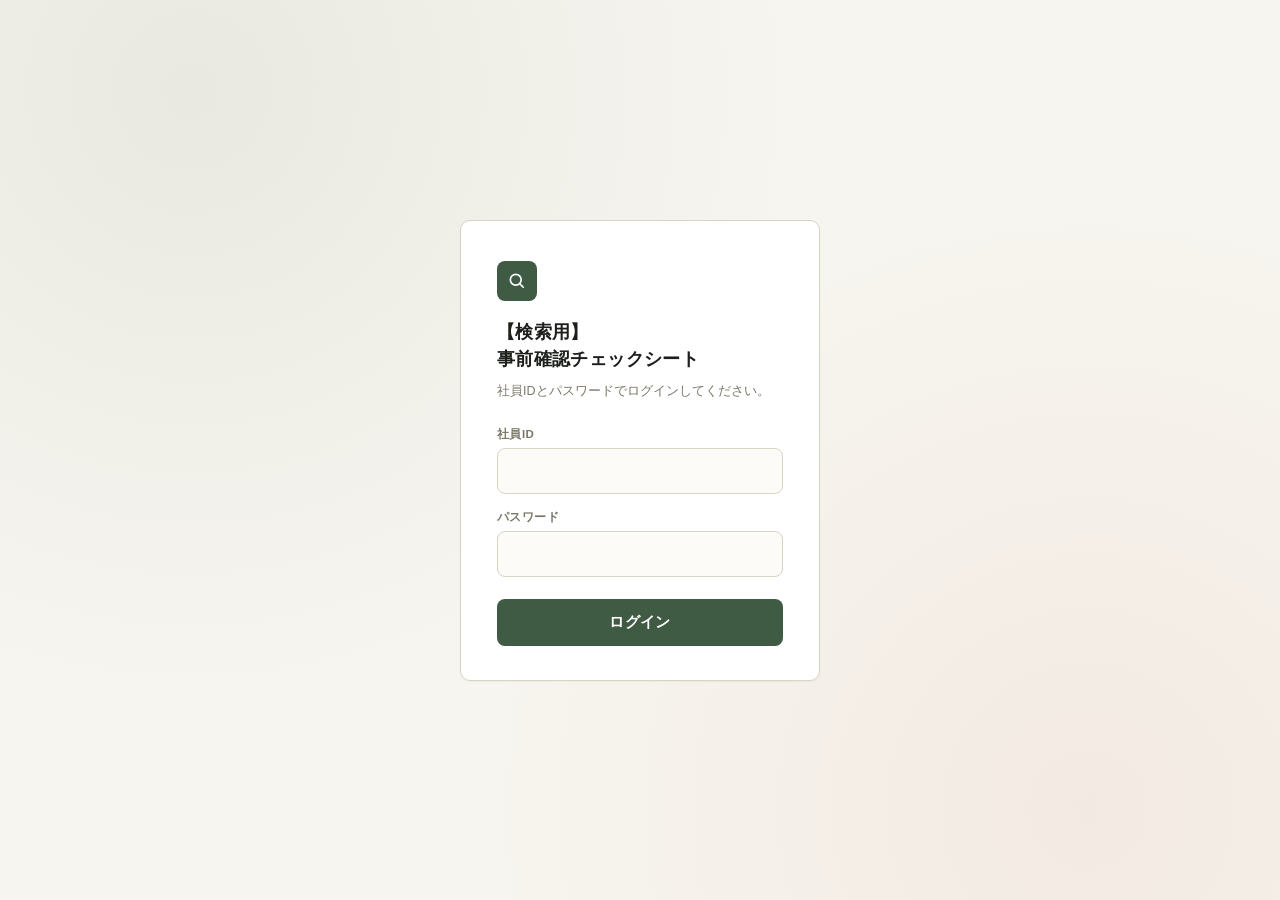
==== index.html @ d4a2fca3 "Update index.html" ====
<!DOCTYPE html>
<html lang="ja">
<head>
<meta charset="UTF-8">
<meta name="viewport" content="width=device-width, initial-scale=1.0, maximum-scale=1.0">
<title>【検索用】事前確認チェックシート</title>
<style>
  :root{
    --ink:#1c1f1a;
    --paper:#f7f5ef;
    --line:#d8d4c4;
    --moss:#3f5b44;
    --moss-deep:#2c4131;
    --clay:#b5563a;
    --muted:#7a7666;
    --card:#ffffff;
    --danger:#b5563a;
    --radius:10px;
  }
  *{box-sizing:border-box;}
  html,body{margin:0;padding:0;}
  body{
    background:var(--paper);
    color:var(--ink);
    font-family:"Hiragino Sans","Hiragino Kaku Gothic ProN","Yu Gothic",sans-serif;
    -webkit-font-smoothing:antialiased;
    min-height:100vh;
  }
  /* ---------- レイアウト共通 ---------- */
  .screen{
    display:none;
    min-height:100vh;
    flex-direction:column;
  }
  .screen.active{display:flex;}

  /* ---------- ログイン画面 ---------- */
  #loginScreen{
    justify-content:center;
    align-items:center;
    padding:24px;
    background:
      radial-gradient(circle at 15% 10%, rgba(63,91,68,0.08), transparent 45%),
      radial-gradient(circle at 85% 90%, rgba(181,86,58,0.07), transparent 45%),
      var(--paper);
  }
  .login-card{
    width:100%;
    max-width:360px;
    background:var(--card);
    border:1px solid var(--line);
    border-radius:var(--radius);
    padding:32px 26px 28px;
    box-shadow:0 1px 2px rgba(28,31,26,0.04);
  }
  .brand-mark{
    width:40px;height:40px;
    border-radius:8px;
    background:var(--moss);
    display:flex;align-items:center;justify-content:center;
    margin-bottom:18px;
  }
  .brand-mark svg{width:20px;height:20px;}
  .login-card h1{
    font-size:18px;
    font-weight:700;
    margin:0 0 8px;
    letter-spacing:0.02em;
    line-height:1.5;
  }
  .login-card .sub{
    font-size:12.5px;
    color:var(--muted);
    margin:0 0 26px;
    line-height:1.6;
  }
  .field{margin-bottom:16px;}
  .field label{
    display:block;
    font-size:11.5px;
    font-weight:600;
    color:var(--muted);
    letter-spacing:0.04em;
    margin-bottom:6px;
  }
  .field input{
    width:100%;
    padding:13px 14px;
    font-size:16px;
    border:1px solid var(--line);
    border-radius:8px;
    background:#fcfbf8;
    color:var(--ink);
    outline:none;
    transition:border-color .15s;
  }
  .field input:focus{border-color:var(--moss);background:#fff;}
  .btn-primary{
    width:100%;
    padding:14px;
    font-size:15px;
    font-weight:700;
    letter-spacing:0.03em;
    color:#fff;
    background:var(--moss);
    border:none;
    border-radius:8px;
    cursor:pointer;
    margin-top:6px;
    transition:background .15s, transform .1s;
  }
  .btn-primary:active{transform:scale(0.98);}
  .btn-primary:disabled{background:#a9a397;cursor:default;}
  .login-error{
    display:none;
    background:#fbeae5;
    color:var(--danger);
    font-size:12.5px;
    padding:10px 12px;
    border-radius:7px;
    margin-bottom:16px;
    line-height:1.5;
  }
  .login-error.show{display:block;}

  /* ---------- 検索画面ヘッダー ---------- */
  .app-header{
    position:sticky;top:0;z-index:10;
    background:var(--moss-deep);
    color:#fff;
    padding:12px 14px;
    display:flex;
    align-items:center;
    justify-content:space-between;
    gap:8px;
  }
  .app-header .title-group{
    display:flex;
    align-items:center;
    gap:8px;
    min-width:0;
  }
  .app-header .brand-mark{flex-shrink:0;}
  .app-header .title-text{min-width:0;}
  .app-header h2{
    font-size:13px;
    font-weight:700;
    margin:0;
    letter-spacing:0.01em;
    line-height:1.4;
    overflow:hidden;
    text-overflow:ellipsis;
    white-space:nowrap;
  }
  .app-header .staff-name{
    font-size:11px;
    opacity:0.75;
    margin-top:1px;
  }
  .logout-btn{
    background:rgba(255,255,255,0.12);
    border:none;
    color:#fff;
    font-size:12px;
    padding:7px 10px;
    border-radius:6px;
    cursor:pointer;
    flex-shrink:0;
    white-space:nowrap;
  }

  /* ---------- 検索フォームエリア ---------- */
  .search-panel{
    background:var(--card);
    border-bottom:1px solid var(--line);
    padding:14px 16px 16px;
  }
  .keyword-row{
    margin-bottom:10px;
  }
  .keyword-row input{
    width:100%;
    padding:12px 14px;
    font-size:15px;
    border:1px solid var(--line);
    border-radius:8px;
    outline:none;
    background:#fcfbf8;
  }
  .keyword-row input:focus{border-color:var(--moss);background:#fff;}
  .filters{
    display:grid;
    grid-template-columns:1fr 1fr;
    gap:10px;
    padding-top:10px;
    border-top:1px solid var(--line);
    margin-top:10px;
  }
  .filter-field{display:flex;flex-direction:column;gap:5px;}
  .filter-field.span2{grid-column:1/3;}
  .filter-field label{
    font-size:11px;
    color:var(--muted);
    font-weight:600;
  }
  .filter-field select,
  .filter-field input[type="date"]{
    padding:10px 10px;
    font-size:14px;
    border:1px solid var(--line);
    border-radius:7px;
    background:#fcfbf8;
    color:var(--ink);
  }
  .date-range{display:flex;align-items:center;gap:6px;flex-wrap:wrap;}
  .date-range input[type="date"]{
    flex:1 1 0;
    min-width:0;
  }
  .date-range span{font-size:12px;color:var(--muted);flex-shrink:0;}
  .filter-actions{
    grid-column:1/3;
    display:flex;
    gap:8px;
    margin-top:4px;
  }
  .btn-search{
    flex:1;
    padding:12px;
    background:var(--moss);
    color:#fff;
    border:none;
    border-radius:8px;
    font-size:14px;
    font-weight:700;
    cursor:pointer;
  }
  .btn-clear{
    padding:12px 16px;
    background:#fff;
    color:var(--muted);
    border:1px solid var(--line);
    border-radius:8px;
    font-size:13px;
    cursor:pointer;
  }

  /* ---------- 結果リスト ---------- */
  .result-meta{
    padding:12px 16px 6px;
    font-size:12px;
    color:var(--muted);
  }
  .result-list{
    flex:1;
    padding:6px 12px 24px;
    display:flex;
    flex-direction:column;
    gap:8px;
  }
  .result-card{
    background:var(--card);
    border:1px solid var(--line);
    border-radius:9px;
    padding:14px 15px;
  }
  .result-card .store{
    font-size:18px;
    font-weight:800;
    color:var(--moss-deep);
    margin-bottom:8px;
    padding-bottom:8px;
    border-bottom:2px solid var(--moss);
  }
  .result-card .info-row{
    display:flex;
    padding:5px 0;
    font-size:13px;
    gap:10px;
  }
  .result-card .info-row .k{
    width:38%;
    flex-shrink:0;
    color:var(--muted);
    font-size:12px;
    padding-top:1px;
  }
  .result-card .info-row .v{
    flex:1;
    color:var(--ink);
    line-height:1.6;
    white-space:pre-wrap;
    word-break:break-word;
  }
  .result-card .info-row.claim .v{
    color:var(--danger);
    font-weight:600;
  }
  .result-card .info-row.empty .v{
    color:#b8b4a6;
  }
  .empty-state{
    text-align:center;
    padding:60px 24px;
    color:var(--muted);
  }
  .empty-state .icon{font-size:34px;margin-bottom:10px;opacity:0.5;}
  .empty-state p{font-size:13.5px;line-height:1.7;margin:0;}
  .loading-state{
    text-align:center;
    padding:50px 24px;
    color:var(--muted);
    font-size:13px;
  }
  .spinner{
    width:22px;height:22px;
    border:2.5px solid var(--line);
    border-top-color:var(--moss);
    border-radius:50%;
    margin:0 auto 12px;
    animation:spin .7s linear infinite;
  }
  @keyframes spin{to{transform:rotate(360deg);}}

  @media (min-width:520px){
    .login-card{padding:40px 36px 34px;}
  }
</style>
</head>
<body>

<!-- ============ ログイン画面 ============ -->
<div id="loginScreen" class="screen active">
  <div class="login-card">
    <div class="brand-mark">
      <svg viewBox="0 0 24 24" fill="none" xmlns="http://www.w3.org/2000/svg">
        <circle cx="10.5" cy="10.5" r="6.5" stroke="white" stroke-width="2"/>
        <path d="M19.5 19.5L15.2 15.2" stroke="white" stroke-width="2" stroke-linecap="round"/>
      </svg>
    </div>
    <h1>【検索用】<br>事前確認チェックシート</h1>
    <p class="sub">社員IDとパスワードでログインしてください。</p>

    <div id="loginError" class="login-error"></div>

    <form id="loginForm">
      <div class="field">
        <label for="staffId">社員ID</label>
        <input type="text" id="staffId" autocomplete="username" inputmode="text" required>
      </div>
      <div class="field">
        <label for="staffPw">パスワード</label>
        <input type="password" id="staffPw" autocomplete="current-password" required>
      </div>
      <button type="submit" class="btn-primary" id="loginBtn">ログイン</button>
    </form>
  </div>
</div>

<!-- ============ 検索画面 ============ -->
<div id="searchScreen" class="screen">
  <div class="app-header">
    <div class="title-group">
      <div class="brand-mark" style="width:30px;height:30px;">
        <svg viewBox="0 0 24 24" fill="none" xmlns="http://www.w3.org/2000/svg" style="width:16px;height:16px;">
          <circle cx="10.5" cy="10.5" r="6.5" stroke="white" stroke-width="2"/>
          <path d="M19.5 19.5L15.2 15.2" stroke="white" stroke-width="2" stroke-linecap="round"/>
        </svg>
      </div>
      <div class="title-text">
        <h2>【検索用】事前確認チェックシート</h2>
        <div class="staff-name" id="staffNameLabel"></div>
      </div>
    </div>
    <button class="logout-btn" id="logoutBtn">ログアウト</button>
  </div>

  <div class="search-panel">
    <div class="keyword-row">
      <input type="text" id="keywordInput" placeholder="フリーワード検索（交渉内容・メモなど）">
    </div>

    <div class="filters" id="filtersPanel">
      <div class="filter-field">
        <label>店舗名</label>
        <select id="filterStore"><option value="">すべて</option></select>
      </div>
      <div class="filter-field">
        <label>店長名</label>
        <select id="filterManager"><option value="">すべて</option></select>
      </div>
      <div class="filter-field">
        <label>スーパー店長名</label>
        <select id="filterSuperManager"><option value="">すべて</option></select>
      </div>
      <div class="filter-field">
        <label>開催日</label>
        <div class="date-range">
          <input type="date" id="filterDateFrom">
          <span>〜</span>
          <input type="date" id="filterDateTo">
        </div>
      </div>
      <div class="filter-actions">
        <button class="btn-search" id="execSearchBtn">検索</button>
        <button class="btn-clear" id="clearFiltersBtn">クリア</button>
      </div>
    </div>
  </div>

  <div class="result-meta" id="resultMeta"></div>
  <div class="result-list" id="resultList"></div>
</div>

<script>
/* =========================================================
   設定：ここにGASのウェブアプリURLを貼り付けてください
   ========================================================= */
const GAS_API_URL = 'https://script.google.com/macros/s/AKfycbwZqydB_UR6Rv7UFGIJ-cvVACknVJ4XVwwwVIgKkufjwHpxJXHR20a22BVMOyCXHHigKg/exec';

/* ---------------- 状態管理 ---------------- */
let state = {
  token: localStorage.getItem('eventSearchToken') || null,
  staffName: localStorage.getItem('eventSearchStaffName') || '',
  results: []
};

const $ = (id) => document.getElementById(id);

/* ---------------- 初期化 ---------------- */
window.addEventListener('DOMContentLoaded', () => {
  if (state.token) {
    showSearchScreen();
  }
});

/* ---------------- API呼び出し共通 ---------------- */
async function callApi(payload) {
  const res = await fetch(GAS_API_URL, {
    method: 'POST',
    body: JSON.stringify(payload)
  });
  const data = await res.json();
  if (data.sessionExpired) {
    alert('セッションの有効期限が切れました。再度ログインしてください。');
    doLogout();
    throw new Error('session expired');
  }
  return data;
}

/* ---------------- ログイン ---------------- */
$('loginForm').addEventListener('submit', async (e) => {
  e.preventDefault();
  const staffId = $('staffId').value.trim();
  const password = $('staffPw').value;
  const errBox = $('loginError');
  const btn = $('loginBtn');

  errBox.classList.remove('show');
  btn.disabled = true;
  btn.textContent = 'ログイン中...';

  try {
    const data = await callApi({ action: 'login', staffId, password });
    if (data.success) {
      state.token = data.token;
      state.staffName = data.staffName || '';
      localStorage.setItem('eventSearchToken', state.token);
      localStorage.setItem('eventSearchStaffName', state.staffName);
      showSearchScreen();
    } else {
      errBox.textContent = data.message || 'ログインに失敗しました。';
      errBox.classList.add('show');
    }
  } catch (err) {
    errBox.textContent = '通信エラーが発生しました。時間をおいて再度お試しください。';
    errBox.classList.add('show');
  } finally {
    btn.disabled = false;
    btn.textContent = 'ログイン';
  }
});

function doLogout() {
  state.token = null;
  localStorage.removeItem('eventSearchToken');
  localStorage.removeItem('eventSearchStaffName');
  $('searchScreen').classList.remove('active');
  $('loginScreen').classList.add('active');
  $('staffId').value = '';
  $('staffPw').value = '';
}
$('logoutBtn').addEventListener('click', doLogout);

/* ---------------- 検索画面表示 ---------------- */
async function showSearchScreen() {
  $('loginScreen').classList.remove('active');
  $('searchScreen').classList.add('active');
  $('staffNameLabel').textContent = state.staffName ? state.staffName + ' さん' : '';
  await loadOptions();
  await doSearch();
}

/* ---------------- 選択肢ロード ---------------- */
async function loadOptions() {
  try {
    const data = await callApi({ action: 'getOptions', token: state.token });
    if (data.success) {
      fillSelect('filterStore', data.options.store);
      fillSelect('filterManager', data.options.manager);
      fillSelect('filterSuperManager', data.options.superManager);
    }
  } catch (err) {
    // 選択肢取得失敗時もフリーワード検索は使えるよう続行
  }
}
function fillSelect(id, values) {
  const sel = $(id);
  values.forEach(v => {
    const opt = document.createElement('option');
    opt.value = v;
    opt.textContent = v;
    sel.appendChild(opt);
  });
}

/* ---------------- クリア ---------------- */
$('clearFiltersBtn').addEventListener('click', () => {
  $('filterStore').value = '';
  $('filterManager').value = '';
  $('filterSuperManager').value = '';
  $('filterDateFrom').value = '';
  $('filterDateTo').value = '';
  $('keywordInput').value = '';
  doSearch();
});
$('execSearchBtn').addEventListener('click', doSearch);

/* キーワード入力はEnterで検索 */
$('keywordInput').addEventListener('keydown', (e) => {
  if (e.key === 'Enter') doSearch();
});

/* ---------------- 検索実行 ---------------- */
let searchSeq = 0;
async function doSearch() {
  const mySeq = ++searchSeq;
  const listEl = $('resultList');
  const metaEl = $('resultMeta');

  listEl.innerHTML = `<div class="loading-state"><div class="spinner"></div>検索しています...</div>`;
  metaEl.textContent = '';

  const filters = {
    store: $('filterStore').value,
    manager: $('filterManager').value,
    superManager: $('filterSuperManager').value,
    dateFrom: $('filterDateFrom').value,
    dateTo: $('filterDateTo').value
  };
  const keyword = $('keywordInput').value.trim();

  try {
    const data = await callApi({ action: 'search', token: state.token, filters, keyword });
    if (mySeq !== searchSeq) return; // 古いリクエストの結果は破棄

    if (!data.success) {
      listEl.innerHTML = `<div class="empty-state"><div class="icon">⚠️</div><p>${escapeHtml(data.message || '検索に失敗しました。')}</p></div>`;
      return;
    }

    state.results = data.results;
    renderResults(data);
  } catch (err) {
    if (mySeq !== searchSeq) return;
    listEl.innerHTML = `<div class="empty-state"><div class="icon">⚠️</div><p>通信エラーが発生しました。時間をおいて再度お試しください。</p></div>`;
  }
}

/* 一覧カードに表示する項目（この並び順で表示） */
const CARD_FIELDS = [
  { key: 'レコード番号', label: 'レコード番号' },
  { key: 'スーパー店長名', label: 'スーパー店長の名前' },
  { key: '初日の対応者', label: '初日の対応者（催事責任者）' },
  { key: '過去のクレーム事案', label: '過去のクレーム事案（注意事項）', claim: true },
  { key: 'その他備考', label: 'その他備考（例：搬入時間、場所など）' }
];

function renderResults(data) {
  const listEl = $('resultList');
  const metaEl = $('resultMeta');

  if (data.results.length === 0) {
    metaEl.textContent = '';
    listEl.innerHTML = `<div class="empty-state"><div class="icon">🔍</div><p>該当する記録が見つかりませんでした。<br>条件を変えて再度検索してください。</p></div>`;
    return;
  }

  let metaText = `${data.count}件 ヒット`;
  if (data.truncated) metaText += `（上位200件を表示中。絞り込みで対象を減らしてください）`;
  metaEl.textContent = metaText;

  listEl.innerHTML = data.results.map((item) => {
    const rows = CARD_FIELDS.map(f => {
      const raw = item[f.key];
      const hasValue = raw !== undefined && raw !== null && String(raw).trim() !== '';
      const cls = f.claim && hasValue ? 'claim' : (!hasValue ? 'empty' : '');
      const valueText = hasValue ? escapeHtml(String(raw)) : 'なし';
      return `
        <div class="info-row ${cls}">
          <div class="k">${escapeHtml(f.label)}</div>
          <div class="v">${valueText}</div>
        </div>`;
    }).join('');

    return `
      <div class="result-card">
        <div class="store">${escapeHtml(item['店舗名'] || '（店舗名未記入）')}</div>
        ${rows}
      </div>
    `;
  }).join('');
}

/* ---------------- ユーティリティ ---------------- */
function escapeHtml(str) {
  return String(str)
    .replace(/&/g, '&amp;')
    .replace(/</g, '&lt;')
    .replace(/>/g, '&gt;')
    .replace(/"/g, '&quot;');
}
</script>
</body>
</html>
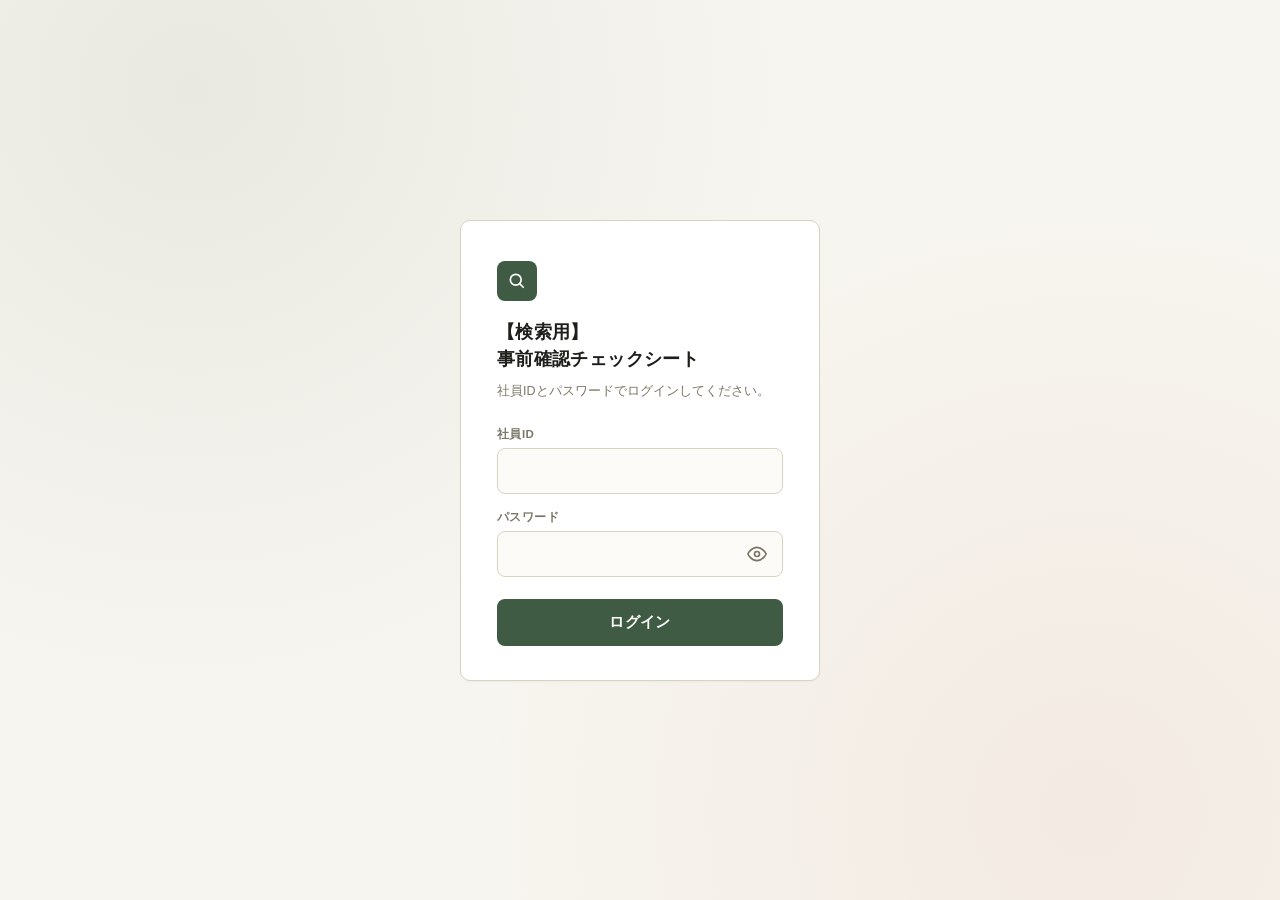
==== commit 26fcae26: "Update index.html" ====
--- a/index.html
+++ b/index.html
@@ -95,6 +95,29 @@
     transition:border-color .15s;
   }
   .field input:focus{border-color:var(--moss);background:#fff;}
+  .pw-wrap{
+    position:relative;
+    display:flex;
+    align-items:center;
+  }
+  .pw-wrap input{
+    flex:1;
+    padding-right:46px; /* ボタン分の余白 */
+  }
+  .pw-toggle{
+    position:absolute;
+    right:12px;
+    background:none;
+    border:none;
+    cursor:pointer;
+    padding:4px;
+    color:var(--muted);
+    display:flex;
+    align-items:center;
+    justify-content:center;
+    -webkit-tap-highlight-color:transparent;
+  }
+  .pw-toggle svg{width:20px;height:20px;}
   .btn-primary{
     width:100%;
     padding:14px;
@@ -176,10 +199,12 @@
     padding:14px 16px 16px;
   }
   .keyword-row{
-    margin-bottom:10px;
+    display:flex;
+    gap:8px;
   }
   .keyword-row input{
-    width:100%;
+    flex:1;
+    min-width:0;
     padding:12px 14px;
     font-size:15px;
     border:1px solid var(--line);
@@ -188,45 +213,9 @@
     background:#fcfbf8;
   }
   .keyword-row input:focus{border-color:var(--moss);background:#fff;}
-  .filters{
-    display:grid;
-    grid-template-columns:1fr 1fr;
-    gap:10px;
-    padding-top:10px;
-    border-top:1px solid var(--line);
-    margin-top:10px;
-  }
-  .filter-field{display:flex;flex-direction:column;gap:5px;}
-  .filter-field.span2{grid-column:1/3;}
-  .filter-field label{
-    font-size:11px;
-    color:var(--muted);
-    font-weight:600;
-  }
-  .filter-field select,
-  .filter-field input[type="date"]{
-    padding:10px 10px;
-    font-size:14px;
-    border:1px solid var(--line);
-    border-radius:7px;
-    background:#fcfbf8;
-    color:var(--ink);
-  }
-  .date-range{display:flex;align-items:center;gap:6px;flex-wrap:wrap;}
-  .date-range input[type="date"]{
-    flex:1 1 0;
-    min-width:0;
-  }
-  .date-range span{font-size:12px;color:var(--muted);flex-shrink:0;}
-  .filter-actions{
-    grid-column:1/3;
-    display:flex;
-    gap:8px;
-    margin-top:4px;
-  }
   .btn-search{
-    flex:1;
-    padding:12px;
+    flex-shrink:0;
+    padding:12px 20px;
     background:var(--moss);
     color:#fff;
     border:none;
@@ -235,21 +224,57 @@
     font-weight:700;
     cursor:pointer;
   }
-  .btn-clear{
-    padding:12px 16px;
-    background:#fff;
-    color:var(--muted);
-    border:1px solid var(--line);
-    border-radius:8px;
-    font-size:13px;
-    cursor:pointer;
-  }
 
   /* ---------- 結果リスト ---------- */
   .result-meta{
     padding:12px 16px 6px;
     font-size:12px;
     color:var(--muted);
+    line-height:1.7;
+  }
+  .result-meta .count{
+    font-weight:700;
+    color:var(--ink);
+  }
+  .result-meta .order-note{
+    display:block;
+    font-size:11.5px;
+    color:var(--muted);
+  }
+  .pagination{
+    display:flex;
+    justify-content:center;
+    align-items:center;
+    gap:6px;
+    flex-wrap:wrap;
+    padding:10px 16px;
+  }
+  .pagination:empty{display:none;padding:0;}
+  .page-btn{
+    min-width:32px;
+    height:32px;
+    padding:0 8px;
+    border:1px solid var(--line);
+    background:#fff;
+    color:var(--ink);
+    border-radius:6px;
+    font-size:13px;
+    cursor:pointer;
+  }
+  .page-btn.active{
+    background:var(--moss);
+    border-color:var(--moss);
+    color:#fff;
+    font-weight:700;
+  }
+  .page-btn:disabled{
+    opacity:0.35;
+    cursor:default;
+  }
+  .page-ellipsis{
+    color:var(--muted);
+    font-size:13px;
+    padding:0 2px;
   }
   .result-list{
     flex:1;
@@ -350,7 +375,20 @@
       </div>
       <div class="field">
         <label for="staffPw">パスワード</label>
-        <input type="password" id="staffPw" autocomplete="current-password" required>
+        <div class="pw-wrap">
+          <input type="password" id="staffPw" autocomplete="current-password" required>
+          <button type="button" class="pw-toggle" id="pwToggle" aria-label="パスワードを表示">
+            <!-- 目アイコン（非表示状態） -->
+            <svg id="iconEye" viewBox="0 0 24 24" fill="none" xmlns="http://www.w3.org/2000/svg">
+              <path d="M1 12C1 12 5 4 12 4C19 4 23 12 23 12C23 12 19 20 12 20C5 20 1 12 1 12Z" stroke="currentColor" stroke-width="2" stroke-linecap="round" stroke-linejoin="round"/>
+              <circle cx="12" cy="12" r="3" stroke="currentColor" stroke-width="2"/>
+            </svg>
+            <!-- 目に斜線アイコン（表示状態） -->
+            <svg id="iconEyeOff" viewBox="0 0 24 24" fill="none" xmlns="http://www.w3.org/2000/svg" style="display:none;">
+              <path d="M17.94 17.94A10.07 10.07 0 0112 20C5 20 1 12 1 12A18.45 18.45 0 015.06 5.06M9.9 4.24A9.12 9.12 0 0112 4C19 4 23 12 23 12A18.5 18.5 0 0120.38 16M3 3L21 21" stroke="currentColor" stroke-width="2" stroke-linecap="round"/>
+            </svg>
+          </button>
+        </div>
       </div>
       <button type="submit" class="btn-primary" id="loginBtn">ログイン</button>
     </form>
@@ -377,39 +415,15 @@
 
   <div class="search-panel">
     <div class="keyword-row">
-      <input type="text" id="keywordInput" placeholder="フリーワード検索（交渉内容・メモなど）">
-    </div>
-
-    <div class="filters" id="filtersPanel">
-      <div class="filter-field">
-        <label>店舗名</label>
-        <select id="filterStore"><option value="">すべて</option></select>
-      </div>
-      <div class="filter-field">
-        <label>店長名</label>
-        <select id="filterManager"><option value="">すべて</option></select>
-      </div>
-      <div class="filter-field">
-        <label>スーパー店長名</label>
-        <select id="filterSuperManager"><option value="">すべて</option></select>
-      </div>
-      <div class="filter-field">
-        <label>開催日</label>
-        <div class="date-range">
-          <input type="date" id="filterDateFrom">
-          <span>〜</span>
-          <input type="date" id="filterDateTo">
-        </div>
-      </div>
-      <div class="filter-actions">
-        <button class="btn-search" id="execSearchBtn">検索</button>
-        <button class="btn-clear" id="clearFiltersBtn">クリア</button>
-      </div>
+      <input type="text" id="keywordInput" placeholder="店舗名・担当者名などで検索（スペース区切りでAND検索）">
+      <button class="btn-search" id="execSearchBtn">検索</button>
     </div>
   </div>
 
   <div class="result-meta" id="resultMeta"></div>
+  <div class="pagination" id="paginationTop"></div>
   <div class="result-list" id="resultList"></div>
+  <div class="pagination" id="paginationBottom"></div>
 </div>
 
 <script>
@@ -422,7 +436,8 @@
 let state = {
   token: localStorage.getItem('eventSearchToken') || null,
   staffName: localStorage.getItem('eventSearchStaffName') || '',
-  results: []
+  results: [],
+  currentPage: 1
 };
 
 const $ = (id) => document.getElementById(id);
@@ -482,6 +497,31 @@
   }
 });
 
+/* ---------------- パスワード表示切り替え ---------------- */
+$('pwToggle').addEventListener('click', () => {
+  const input = $('staffPw');
+  const isHidden = input.type === 'password';
+  input.type = isHidden ? 'text' : 'password';
+  $('iconEye').style.display = isHidden ? 'none' : '';
+  $('iconEyeOff').style.display = isHidden ? '' : 'none';
+});
+
+/* ---------------- キーボード表示時にPW欄が隠れないようにする ---------------- */
+// iOSのSafariではvisualViewportでキーボード高さを検知できる
+if (window.visualViewport) {
+  window.visualViewport.addEventListener('resize', () => {
+    const loginScreen = $('loginScreen');
+    if (!loginScreen.classList.contains('active')) return;
+    const viewportHeight = window.visualViewport.height;
+    const focused = document.activeElement;
+    if (!focused || (focused.id !== 'staffId' && focused.id !== 'staffPw')) return;
+    // フォーカスした要素の下端がビューポートに入るよう、少し上にスクロール
+    setTimeout(() => {
+      focused.scrollIntoView({ behavior: 'smooth', block: 'center' });
+    }, 100);
+  });
+}
+
 function doLogout() {
   state.token = null;
   localStorage.removeItem('eventSearchToken');
@@ -490,6 +530,10 @@
   $('loginScreen').classList.add('active');
   $('staffId').value = '';
   $('staffPw').value = '';
+  // パスワードを非表示状態に戻す
+  $('staffPw').type = 'password';
+  $('iconEye').style.display = '';
+  $('iconEyeOff').style.display = 'none';
 }
 $('logoutBtn').addEventListener('click', doLogout);
 
@@ -498,43 +542,10 @@
   $('loginScreen').classList.remove('active');
   $('searchScreen').classList.add('active');
   $('staffNameLabel').textContent = state.staffName ? state.staffName + ' さん' : '';
-  await loadOptions();
+  scrollSearchScreenToTop();
   await doSearch();
 }
 
-/* ---------------- 選択肢ロード ---------------- */
-async function loadOptions() {
-  try {
-    const data = await callApi({ action: 'getOptions', token: state.token });
-    if (data.success) {
-      fillSelect('filterStore', data.options.store);
-      fillSelect('filterManager', data.options.manager);
-      fillSelect('filterSuperManager', data.options.superManager);
-    }
-  } catch (err) {
-    // 選択肢取得失敗時もフリーワード検索は使えるよう続行
-  }
-}
-function fillSelect(id, values) {
-  const sel = $(id);
-  values.forEach(v => {
-    const opt = document.createElement('option');
-    opt.value = v;
-    opt.textContent = v;
-    sel.appendChild(opt);
-  });
-}
-
-/* ---------------- クリア ---------------- */
-$('clearFiltersBtn').addEventListener('click', () => {
-  $('filterStore').value = '';
-  $('filterManager').value = '';
-  $('filterSuperManager').value = '';
-  $('filterDateFrom').value = '';
-  $('filterDateTo').value = '';
-  $('keywordInput').value = '';
-  doSearch();
-});
 $('execSearchBtn').addEventListener('click', doSearch);
 
 /* キーワード入力はEnterで検索 */
@@ -550,19 +561,14 @@
   const metaEl = $('resultMeta');
 
   listEl.innerHTML = `<div class="loading-state"><div class="spinner"></div>検索しています...</div>`;
-  metaEl.textContent = '';
-
-  const filters = {
-    store: $('filterStore').value,
-    manager: $('filterManager').value,
-    superManager: $('filterSuperManager').value,
-    dateFrom: $('filterDateFrom').value,
-    dateTo: $('filterDateTo').value
-  };
+  metaEl.innerHTML = '';
+  $('paginationTop').innerHTML = '';
+  $('paginationBottom').innerHTML = '';
+
   const keyword = $('keywordInput').value.trim();
 
   try {
-    const data = await callApi({ action: 'search', token: state.token, filters, keyword });
+    const data = await callApi({ action: 'search', token: state.token, keyword });
     if (mySeq !== searchSeq) return; // 古いリクエストの結果は破棄
 
     if (!data.success) {
@@ -571,7 +577,7 @@
     }
 
     state.results = data.results;
-    renderResults(data);
+    renderResults(data, 1);
   } catch (err) {
     if (mySeq !== searchSeq) return;
     listEl.innerHTML = `<div class="empty-state"><div class="icon">⚠️</div><p>通信エラーが発生しました。時間をおいて再度お試しください。</p></div>`;
@@ -587,21 +593,35 @@
   { key: 'その他備考', label: 'その他備考（例：搬入時間、場所など）' }
 ];
 
-function renderResults(data) {
+const PAGE_SIZE = 10;
+
+function renderResults(data, page) {
   const listEl = $('resultList');
   const metaEl = $('resultMeta');
+  const topEl = $('paginationTop');
+  const bottomEl = $('paginationBottom');
 
   if (data.results.length === 0) {
-    metaEl.textContent = '';
+    metaEl.innerHTML = '';
     listEl.innerHTML = `<div class="empty-state"><div class="icon">🔍</div><p>該当する記録が見つかりませんでした。<br>条件を変えて再度検索してください。</p></div>`;
+    topEl.innerHTML = '';
+    bottomEl.innerHTML = '';
     return;
   }
 
-  let metaText = `${data.count}件 ヒット`;
-  if (data.truncated) metaText += `（上位200件を表示中。絞り込みで対象を減らしてください）`;
-  metaEl.textContent = metaText;
-
-  listEl.innerHTML = data.results.map((item) => {
+  const totalCount = data.results.length;
+  const totalPages = Math.max(1, Math.ceil(totalCount / PAGE_SIZE));
+  state.currentPage = Math.min(Math.max(1, page || 1), totalPages);
+
+  let metaText = `<span class="count">${data.count}件 ヒット</span>`;
+  if (data.truncated) metaText += `（上位200件を表示中。検索ワードを増やして対象を減らしてください）`;
+  metaText += `<span class="order-note">検索結果は新着順（最新→過去）です。</span>`;
+  metaEl.innerHTML = metaText;
+
+  const startIdx = (state.currentPage - 1) * PAGE_SIZE;
+  const pageItems = data.results.slice(startIdx, startIdx + PAGE_SIZE);
+
+  listEl.innerHTML = pageItems.map((item) => {
     const rows = CARD_FIELDS.map(f => {
       const raw = item[f.key];
       const hasValue = raw !== undefined && raw !== null && String(raw).trim() !== '';
@@ -621,6 +641,54 @@
       </div>
     `;
   }).join('');
+
+  const paginationHtml = buildPaginationHtml(state.currentPage, totalPages);
+  topEl.innerHTML = paginationHtml;
+  bottomEl.innerHTML = paginationHtml;
+
+  [topEl, bottomEl].forEach(el => {
+    el.querySelectorAll('.page-btn[data-page]').forEach(btn => {
+      btn.addEventListener('click', () => {
+        const targetPage = parseInt(btn.dataset.page, 10);
+        renderResults(data, targetPage);
+        scrollSearchScreenToTop();
+      });
+    });
+  });
+}
+
+/* ページネーションのHTMLを組み立てる（先頭・末尾固定＋現在地周辺のみ表示） */
+function buildPaginationHtml(current, total) {
+  if (total <= 1) return '';
+
+  const pages = new Set();
+  pages.add(1);
+  pages.add(total);
+  for (let p = current - 1; p <= current + 1; p++) {
+    if (p >= 1 && p <= total) pages.add(p);
+  }
+  const sorted = Array.from(pages).sort((a, b) => a - b);
+
+  let html = `<button class="page-btn" data-page="${current - 1}" ${current === 1 ? 'disabled' : ''}>‹</button>`;
+
+  let prev = 0;
+  sorted.forEach(p => {
+    if (prev && p - prev > 1) {
+      html += `<span class="page-ellipsis">…</span>`;
+    }
+    html += `<button class="page-btn ${p === current ? 'active' : ''}" data-page="${p}">${p}</button>`;
+    prev = p;
+  });
+
+  html += `<button class="page-btn" data-page="${current + 1}" ${current === total ? 'disabled' : ''}>›</button>`;
+  return html;
+}
+
+/* 検索画面の先頭にスクロール（ページ遷移時に使用） */
+function scrollSearchScreenToTop() {
+  window.scrollTo({ top: 0, behavior: 'instant' in document.documentElement.style ? 'instant' : 'auto' });
+  const screenEl = $('searchScreen');
+  if (screenEl) screenEl.scrollTop = 0;
 }
 
 /* ---------------- ユーティリティ ---------------- */
